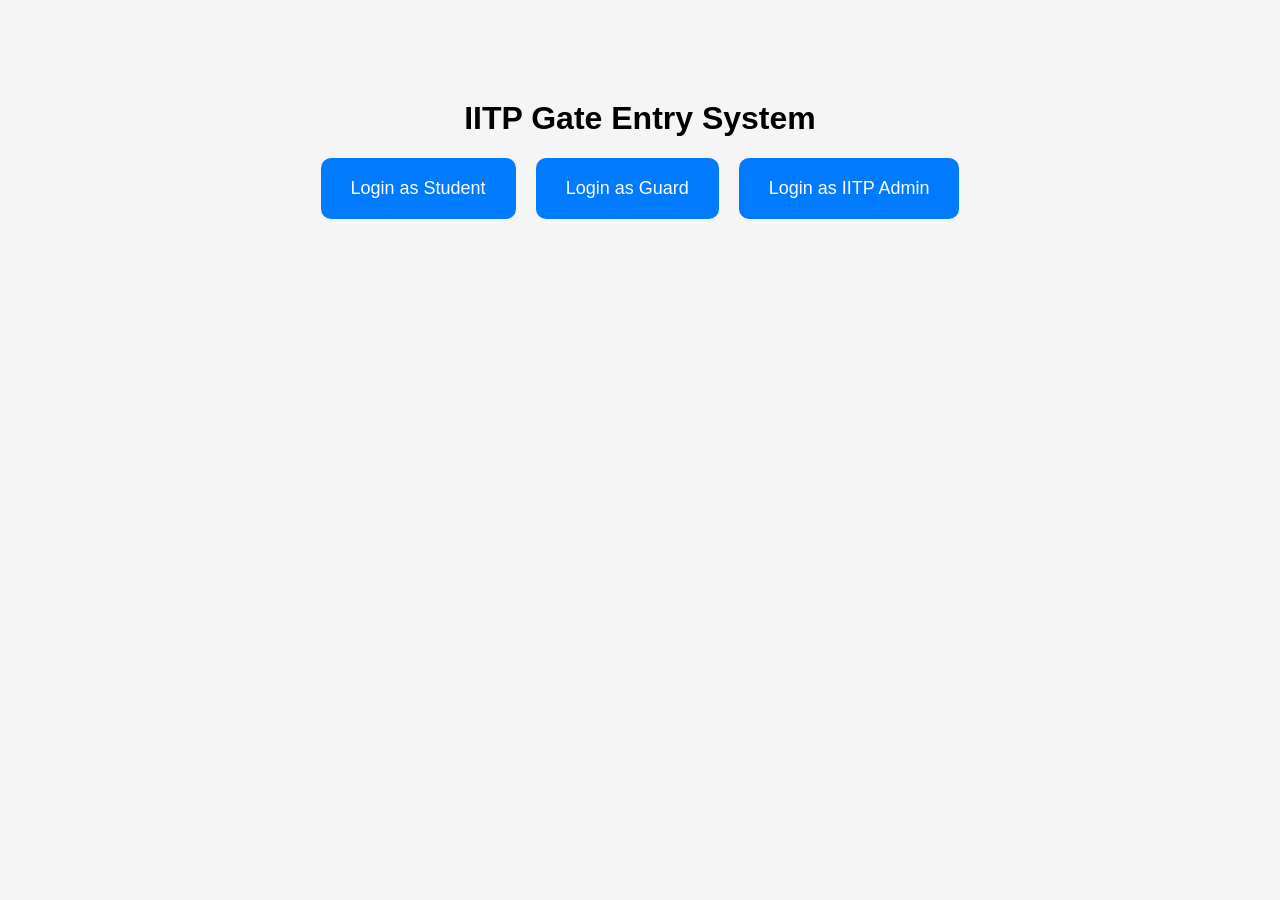
==== index.html @ 28f977e1 "Initial commit" ====
<!-- HOME Page -->

<!DOCTYPE html>
<html>

<head>
    <title>IITP Gate Entry System</title>
    <link rel="stylesheet" href="style/global.css">
</head>

<body>

    <div class="container">
        <h1>IITP Gate Entry System</h1>

        <div class="card-container">
            <a href="student/login.html" class="card">Login as Student</a>
            <a href="guard/login.html" class="card">Login as Guard</a>
            <a href="admin/login.html" class="card">Login as IITP Admin</a>
        </div>
    </div>

</body>

</html>
---- style/global.css ----
/* common UI */

body {
    font-family: Arial;
    text-align: center;
    background: #f5f5f5;
}

.container {
    margin-top: 100px;
}

.card-container {
    display: flex;
    justify-content: center;
    gap: 20px;
}

.card {
    padding: 20px 30px;
    background: #007bff;
    color: white;
    text-decoration: none;
    border-radius: 10px;
    font-size: 18px;
}

.card:hover {
    background: #0056b3;
}
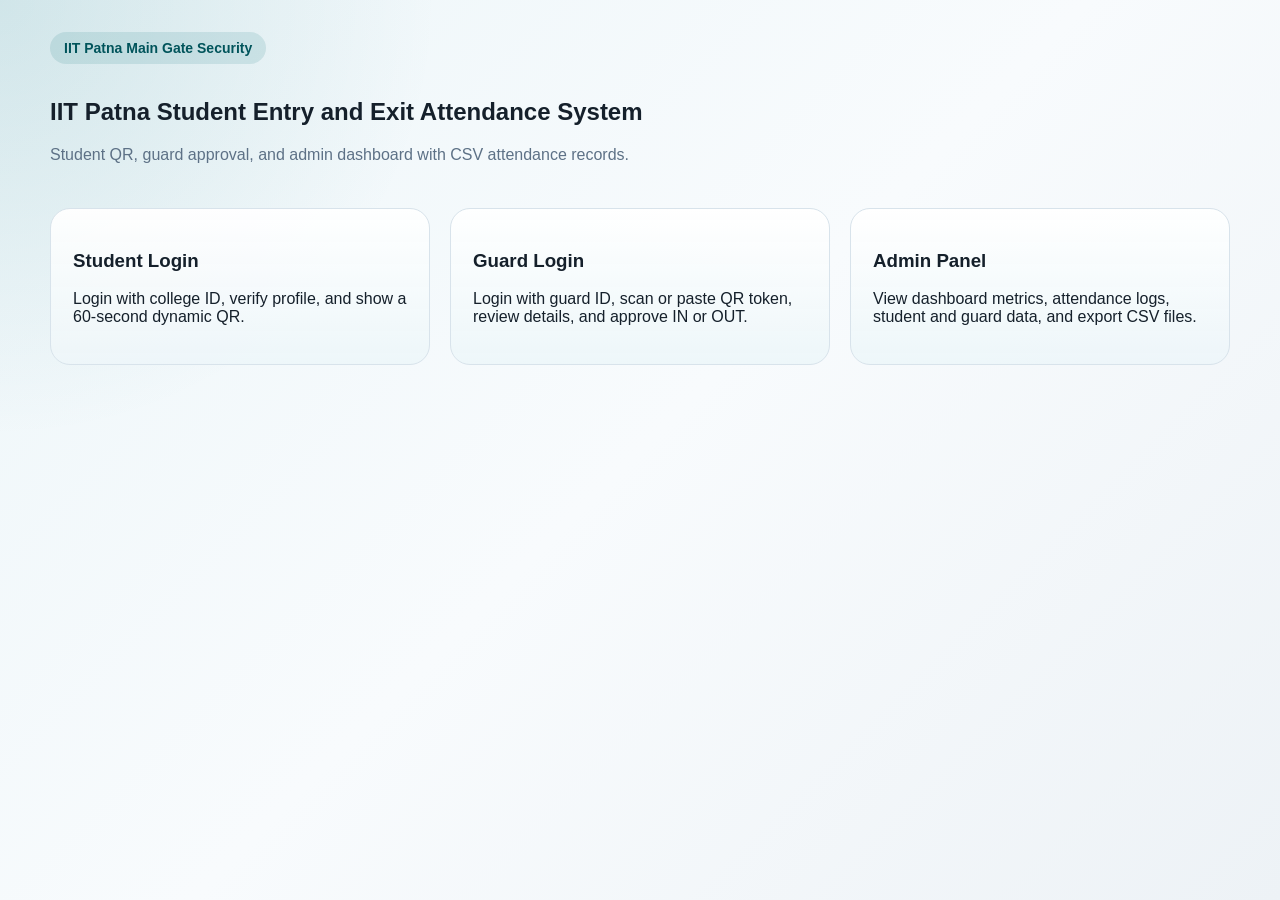
==== commit 4ce19ff9: "IIT Patna project update" ====
--- a/index.html
+++ b/index.html
@@ -1,25 +1,34 @@
-<!-- HOME Page -->
-
 <!DOCTYPE html>
-<html>
-
+<html lang="en">
 <head>
-    <title>IITP Gate Entry System</title>
+    <meta charset="UTF-8">
+    <meta name="viewport" content="width=device-width, initial-scale=1.0">
+    <title>IIT Patna Main Gate Attendance System</title>
     <link rel="stylesheet" href="style/global.css">
 </head>
-
 <body>
-
-    <div class="container">
-        <h1>IITP Gate Entry System</h1>
-
-        <div class="card-container">
-            <a href="student/login.html" class="card">Login as Student</a>
-            <a href="guard/login.html" class="card">Login as Guard</a>
-            <a href="admin/login.html" class="card">Login as IITP Admin</a>
-        </div>
-    </div>
-
+    <main class="shell">
+        <section class="hero">
+            <div>
+                <div class="eyebrow">IIT Patna Main Gate Security</div>
+                <h1>IIT Patna Student Entry and Exit Attendance System</h1>
+                <p class="muted">Student QR, guard approval, and admin dashboard with CSV attendance records.</p>
+            </div>
+        </section>
+        <section class="grid-3">
+            <a class="card-link" href="student/login.html">
+                <h3>Student Login</h3>
+                <p>Login with college ID, verify profile, and show a 60-second dynamic QR.</p>
+            </a>
+            <a class="card-link" href="guard/login.html">
+                <h3>Guard Login</h3>
+                <p>Login with guard ID, scan or paste QR token, review details, and approve IN or OUT.</p>
+            </a>
+            <a class="card-link" href="admin/login.html">
+                <h3>Admin Panel</h3>
+                <p>View dashboard metrics, attendance logs, student and guard data, and export CSV files.</p>
+            </a>
+        </section>
+    </main>
 </body>
-
-</html>+</html>
--- a/style/global.css
+++ b/style/global.css
@@ -1,30 +1,309 @@
-/* common UI */
+:root {
+    --bg: #eef4f7;
+    --panel: #ffffff;
+    --panel-soft: #f7fafc;
+    --text: #15202b;
+    --muted: #5d7186;
+    --primary: #006d77;
+    --primary-dark: #00545b;
+    --success: #198754;
+    --danger: #c1121f;
+    --border: #d8e3eb;
+    --shadow: 0 20px 50px rgba(20, 50, 73, 0.08);
+}
+
+* {
+    box-sizing: border-box;
+}
 
 body {
-    font-family: Arial;
-    text-align: center;
-    background: #f5f5f5;
-}
-
-.container {
-    margin-top: 100px;
-}
-
-.card-container {
+    margin: 0;
+    font-family: "Segoe UI", Tahoma, Geneva, Verdana, sans-serif;
+    color: var(--text);
+    background:
+        radial-gradient(circle at top left, rgba(0, 109, 119, 0.12), transparent 28%),
+        linear-gradient(135deg, #edf6f9 0%, #f8fbfd 50%, #edf2f6 100%);
+    min-height: 100vh;
+}
+
+a {
+    color: inherit;
+}
+
+.shell {
+    width: min(1180px, calc(100% - 32px));
+    margin: 0 auto;
+    padding: 32px 0 48px;
+}
+
+.hero {
     display: flex;
+    justify-content: space-between;
+    align-items: center;
+    gap: 24px;
+    margin-bottom: 28px;
+}
+
+.eyebrow {
+    display: inline-flex;
+    padding: 8px 14px;
+    border-radius: 999px;
+    background: rgba(0, 109, 119, 0.12);
+    color: var(--primary-dark);
+    font-weight: 600;
+    font-size: 14px;
+    margin-bottom: 14px;
+}
+
+.grid-3,
+.grid-2 {
+    display: grid;
+    gap: 20px;
+}
+
+.grid-3 {
+    grid-template-columns: repeat(auto-fit, minmax(220px, 1fr));
+}
+
+.grid-2 {
+    grid-template-columns: repeat(auto-fit, minmax(280px, 1fr));
+}
+
+.panel {
+    background: var(--panel);
+    border: 1px solid var(--border);
+    border-radius: 24px;
+    padding: 24px;
+    box-shadow: var(--shadow);
+}
+
+.card-link {
+    display: block;
+    padding: 22px;
+    border-radius: 20px;
+    border: 1px solid var(--border);
+    background: linear-gradient(180deg, rgba(255, 255, 255, 0.95), rgba(237, 246, 249, 0.92));
+    text-decoration: none;
+}
+
+.form-group {
+    display: grid;
+    gap: 8px;
+    margin-bottom: 16px;
+}
+
+label {
+    font-weight: 600;
+}
+
+input,
+textarea,
+select {
+    width: 100%;
+    padding: 12px 14px;
+    border-radius: 14px;
+    border: 1px solid var(--border);
+    background: #fff;
+    font: inherit;
+}
+
+textarea {
+    min-height: 100px;
+    resize: vertical;
+}
+
+.actions {
+    display: flex;
+    flex-wrap: wrap;
+    gap: 12px;
+}
+
+button,
+.button-link {
+    border: 0;
+    border-radius: 14px;
+    padding: 12px 18px;
+    background: var(--primary);
+    color: #fff;
+    font: inherit;
+    font-weight: 600;
+    cursor: pointer;
+    text-decoration: none;
+    display: inline-flex;
+    align-items: center;
     justify-content: center;
+}
+
+button.secondary,
+.button-link.secondary {
+    background: #dfe9ef;
+    color: var(--text);
+}
+
+button.success {
+    background: var(--success);
+}
+
+button.danger {
+    background: var(--danger);
+}
+
+button:disabled {
+    cursor: not-allowed;
+    opacity: 0.55;
+}
+
+.message {
+    margin-top: 16px;
+    padding: 12px 14px;
+    border-radius: 14px;
+    font-weight: 600;
+}
+
+.message.info {
+    background: #e8f6f8;
+    color: var(--primary-dark);
+}
+
+.message.success {
+    background: #e7f7ee;
+    color: #0f6a41;
+}
+
+.message.error {
+    background: #fdebec;
+    color: #8f0f1a;
+}
+
+.identity {
+    display: grid;
+    grid-template-columns: 180px 1fr;
     gap: 20px;
-}
-
-.card {
-    padding: 20px 30px;
-    background: #007bff;
-    color: white;
-    text-decoration: none;
-    border-radius: 10px;
-    font-size: 18px;
-}
-
-.card:hover {
-    background: #0056b3;
-}+    align-items: start;
+}
+
+.identity img,
+.signature-preview {
+    width: 100%;
+    border-radius: 18px;
+    border: 1px solid var(--border);
+    background: #fff;
+}
+
+.detail-list {
+    display: grid;
+    grid-template-columns: repeat(auto-fit, minmax(180px, 1fr));
+    gap: 14px;
+}
+
+.detail-item {
+    padding: 14px;
+    border-radius: 16px;
+    background: #f7fafc;
+    border: 1px solid var(--border);
+}
+
+.detail-item span {
+    display: block;
+    color: var(--muted);
+    font-size: 13px;
+    margin-bottom: 6px;
+}
+
+.qr-wrap {
+    display: grid;
+    place-items: center;
+    gap: 14px;
+}
+
+#qrCanvas {
+    background: #fff;
+    padding: 16px;
+    border-radius: 24px;
+    border: 1px solid var(--border);
+}
+
+.timer {
+    font-size: 30px;
+    font-weight: 700;
+    color: var(--primary-dark);
+}
+
+.status-pill {
+    display: inline-flex;
+    padding: 8px 14px;
+    border-radius: 999px;
+    font-size: 13px;
+    font-weight: 700;
+}
+
+.status-pill.in {
+    background: #dff3e8;
+    color: #116d42;
+}
+
+.status-pill.out {
+    background: #fde7ea;
+    color: #9c1420;
+}
+
+.metric {
+    padding: 22px;
+    border-radius: 22px;
+    background: linear-gradient(180deg, #ffffff, #f6fafb);
+    border: 1px solid var(--border);
+}
+
+.metric strong {
+    display: block;
+    font-size: 32px;
+    margin-top: 10px;
+}
+
+.table-wrap {
+    overflow-x: auto;
+}
+
+table {
+    width: 100%;
+    border-collapse: collapse;
+    min-width: 880px;
+}
+
+th,
+td {
+    text-align: left;
+    padding: 12px 10px;
+    border-bottom: 1px solid var(--border);
+    vertical-align: top;
+}
+
+th {
+    color: var(--muted);
+    font-size: 13px;
+    text-transform: uppercase;
+}
+
+.checkbox-row {
+    display: flex;
+    align-items: flex-start;
+    gap: 10px;
+    margin-top: 8px;
+}
+
+.checkbox-row input {
+    width: auto;
+    margin-top: 4px;
+}
+
+.muted {
+    color: var(--muted);
+}
+
+@media (max-width: 768px) {
+    .hero,
+    .identity {
+        grid-template-columns: 1fr;
+        display: grid;
+    }
+}
